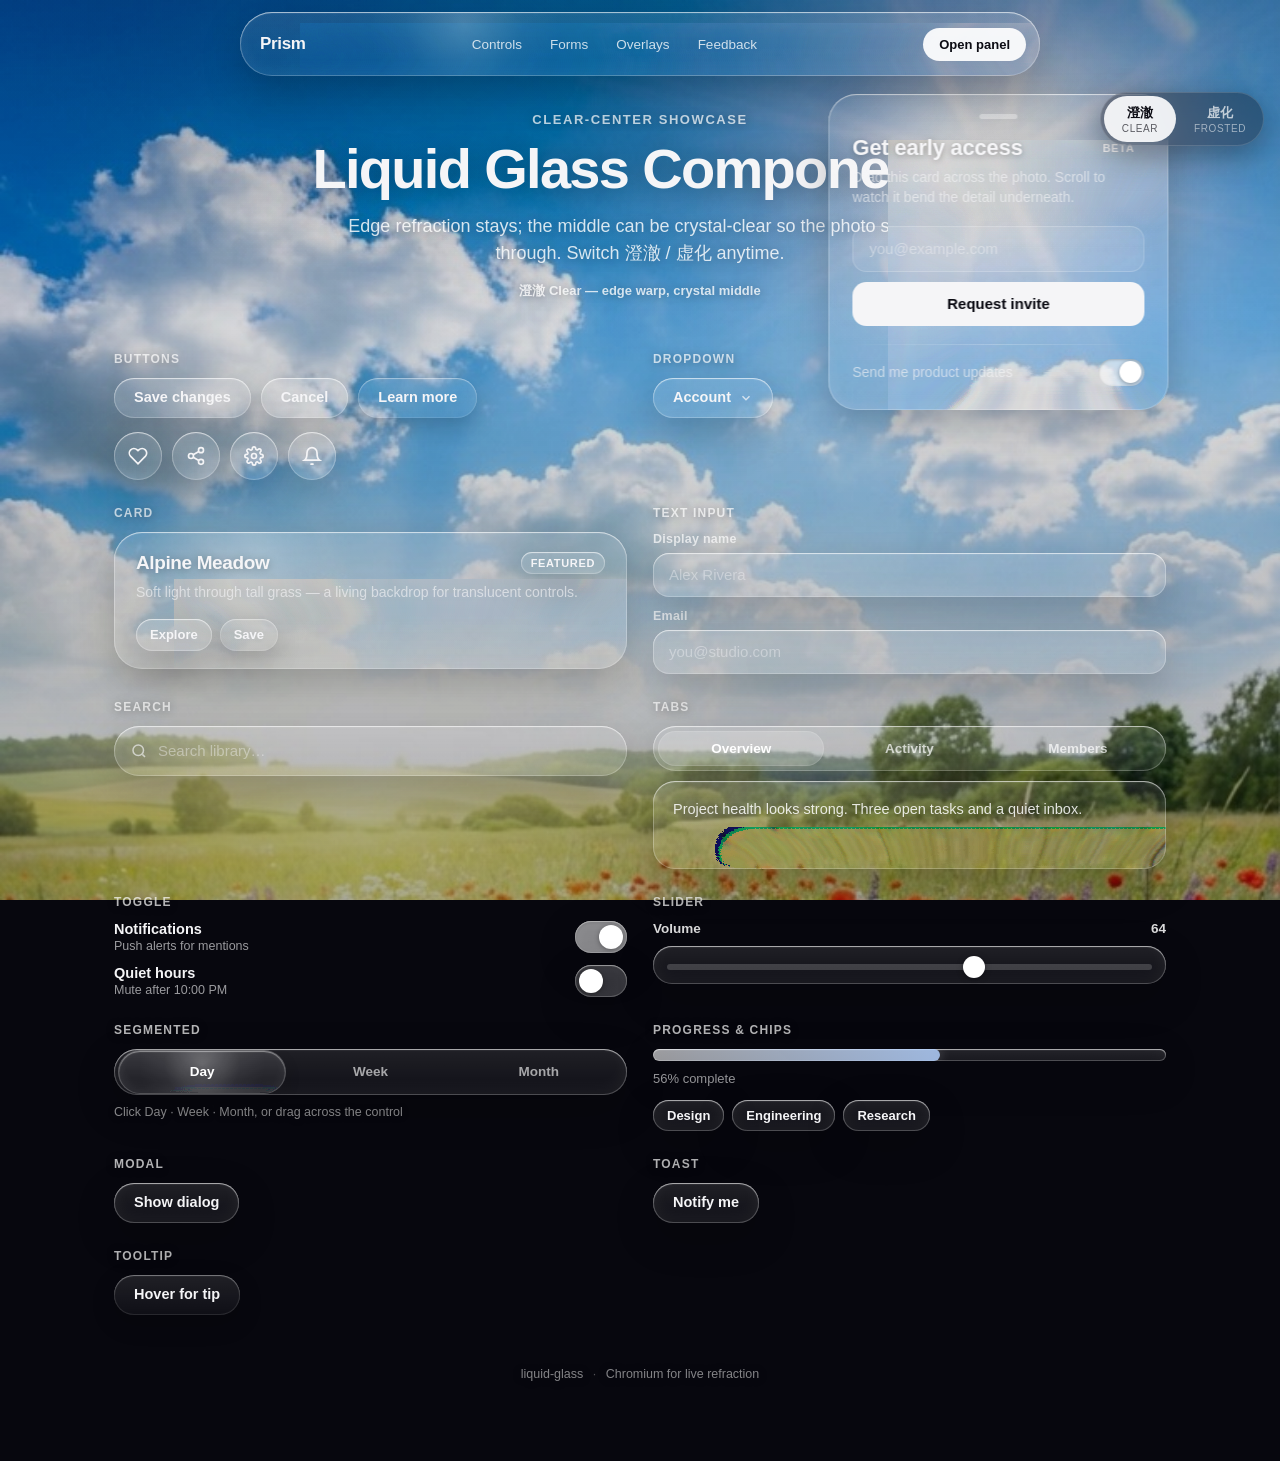
==== showcase-clear/index.html @ 1f57664e "Add showcase-clear with crystal-middle glass and mode toggle. Copy of the component gallery: clear m" ====
<!DOCTYPE html>
<html lang="en">
<head>
  <meta charset="UTF-8">
  <meta name="viewport" content="width=device-width, initial-scale=1.0">
  <title>Liquid Glass — Clear Center</title>
  <link rel="stylesheet" href="styles.css">
</head>
<body class="mode-clear" data-glass-mode="clear">
  <img class="bg-photo" src="../liquid-glass/demo/meadow-tall.jpg" alt="" decoding="async">
  <div class="bg-fallback" aria-hidden="true"></div>
  <div class="bg-scrim" aria-hidden="true"></div>

  <!-- 7. Navbar -->
  <header class="navbar lg-surface lg-glare" id="navbar" role="navigation" aria-label="Main">
    <a class="nav-brand" href="#">Prism</a>
    <nav class="nav-links">
      <a href="#buttons">Controls</a>
      <a href="#forms">Forms</a>
      <a href="#overlays">Overlays</a>
      <a href="#feedback">Feedback</a>
    </nav>
    <button type="button" class="nav-cta" id="nav-open-modal">Open panel</button>
  </header>

  <!-- Mode switch: clear (crystal middle) vs frosted (blur interior) -->
  <div class="mode-dock" role="group" aria-label="Glass material">
    <button type="button" class="mode-option is-active" data-mode-option="clear" aria-pressed="true">
      <span class="mode-option-title">澄澈</span>
      <span class="mode-option-sub">Clear</span>
    </button>
    <button type="button" class="mode-option" data-mode-option="frosted" aria-pressed="false">
      <span class="mode-option-title">虚化</span>
      <span class="mode-option-sub">Frosted</span>
    </button>
  </div>

  <main class="page">
    <section class="hero">
      <p class="hero-kicker">Clear-center showcase</p>
      <h1>Liquid Glass Components</h1>
      <p class="hero-sub">Edge refraction stays; the middle can be crystal-clear so the photo shows through. Switch 澄澈 / 虚化 anytime.</p>
      <p class="mode-status" id="mode-label">澄澈 Clear — edge warp, crystal middle</p>
    </section>

    <div class="grid">
      <!-- 1–2. Buttons + Icon buttons -->
      <section class="panel" id="buttons">
        <h2 class="panel-title">Buttons</h2>
        <div class="row gap">
          <button type="button" class="btn btn-primary lg-surface" data-glass data-glass-opts='{"scale":-90,"mapBlur":10,"blur":2}'>
            Save changes
          </button>
          <button type="button" class="btn btn-secondary lg-surface" data-glass data-glass-opts='{"scale":-80,"mapBlur":10,"blur":2}'>
            Cancel
          </button>
          <button type="button" class="btn btn-ghost lg-surface" data-glass data-glass-opts='{"scale":-70,"mapBlur":8,"blur":2,"chroma":4}'>
            Learn more
          </button>
        </div>
        <div class="row gap" style="margin-top: 14px">
          <button type="button" class="icon-btn lg-surface" data-glass data-glass-opts='{"scale":-100,"mapBlur":8,"blur":2,"radius":999}' aria-label="Like">
            <svg width="20" height="20" viewBox="0 0 24 24" fill="none" stroke="currentColor" stroke-width="2" aria-hidden="true"><path d="M20.8 4.6a5.5 5.5 0 0 0-7.8 0L12 5.6l-1-1a5.5 5.5 0 0 0-7.8 7.8l1 1L12 21.3l7.8-7.9 1-1a5.5 5.5 0 0 0 0-7.8z"/></svg>
          </button>
          <button type="button" class="icon-btn lg-surface" data-glass data-glass-opts='{"scale":-100,"mapBlur":8,"blur":2,"radius":999}' aria-label="Share">
            <svg width="20" height="20" viewBox="0 0 24 24" fill="none" stroke="currentColor" stroke-width="2" aria-hidden="true"><circle cx="18" cy="5" r="3"/><circle cx="6" cy="12" r="3"/><circle cx="18" cy="19" r="3"/><path d="M8.6 13.5l6.8 4M15.4 6.5l-6.8 4"/></svg>
          </button>
          <button type="button" class="icon-btn lg-surface" data-glass data-glass-opts='{"scale":-100,"mapBlur":8,"blur":2,"radius":999}' aria-label="Settings">
            <svg width="20" height="20" viewBox="0 0 24 24" fill="none" stroke="currentColor" stroke-width="2" aria-hidden="true"><circle cx="12" cy="12" r="3"/><path d="M19.4 15a1.7 1.7 0 0 0 .3 1.8l.1.1a2 2 0 1 1-2.8 2.8l-.1-.1a1.7 1.7 0 0 0-1.8-.3 1.7 1.7 0 0 0-1 1.5V21a2 2 0 1 1-4 0v-.1a1.7 1.7 0 0 0-1-1.5 1.7 1.7 0 0 0-1.8.3l-.1.1a2 2 0 1 1-2.8-2.8l.1-.1a1.7 1.7 0 0 0 .3-1.8 1.7 1.7 0 0 0-1.5-1H3a2 2 0 1 1 0-4h.1a1.7 1.7 0 0 0 1.5-1 1.7 1.7 0 0 0-.3-1.8l-.1-.1a2 2 0 1 1 2.8-2.8l.1.1a1.7 1.7 0 0 0 1.8.3H9a1.7 1.7 0 0 0 1-1.5V3a2 2 0 1 1 4 0v.1a1.7 1.7 0 0 0 1 1.5 1.7 1.7 0 0 0 1.8-.3l.1-.1a2 2 0 1 1 2.8 2.8l-.1.1a1.7 1.7 0 0 0-.3 1.8V9c.3.6.9 1 1.5 1H21a2 2 0 1 1 0 4h-.1a1.7 1.7 0 0 0-1.5 1z"/></svg>
          </button>
          <button type="button" class="icon-btn lg-surface" data-glass data-glass-opts='{"scale":-100,"mapBlur":8,"blur":2,"radius":999}' aria-label="Notifications">
            <svg width="20" height="20" viewBox="0 0 24 24" fill="none" stroke="currentColor" stroke-width="2" aria-hidden="true"><path d="M18 8A6 6 0 0 0 6 8c0 7-3 9-3 9h18s-3-2-3-9"/><path d="M13.7 21a2 2 0 0 1-3.4 0"/></svg>
          </button>
        </div>
      </section>

      <!-- 3. Dropdown -->
      <section class="panel" id="dropdown">
        <h2 class="panel-title">Dropdown</h2>
        <div class="dropdown" id="dropdown-root">
          <button type="button" class="btn btn-secondary lg-surface dropdown-trigger" data-glass data-glass-opts='{"scale":-90,"mapBlur":10,"blur":2}' id="dropdown-btn" aria-haspopup="menu" aria-expanded="false" aria-controls="dropdown-menu">
            Account
            <svg width="14" height="14" viewBox="0 0 24 24" fill="none" stroke="currentColor" stroke-width="2.5" aria-hidden="true"><path d="M6 9l6 6 6-6"/></svg>
          </button>
          <div class="dropdown-menu lg-surface lg-glare" id="dropdown-menu" role="menu" hidden data-glass-lazy data-glass-opts='{"scale":-100,"mapBlur":12,"blur":3}'>
            <button type="button" role="menuitem" class="dropdown-item">Profile</button>
            <button type="button" role="menuitem" class="dropdown-item">Billing</button>
            <button type="button" role="menuitem" class="dropdown-item">Team</button>
            <div class="dropdown-divider" role="separator"></div>
            <button type="button" role="menuitem" class="dropdown-item danger">Sign out</button>
          </div>
        </div>
      </section>

      <!-- 4. Card -->
      <section class="panel" id="card">
        <h2 class="panel-title">Card</h2>
        <article class="card lg-surface lg-glare" data-glass data-glass-opts='{"scale":-110,"mapBlur":12,"blur":3}'>
          <div class="card-top">
            <h3>Alpine Meadow</h3>
            <span class="badge lg-surface" data-glass data-glass-opts='{"scale":-70,"mapBlur":6,"blur":2,"chroma":3}'>Featured</span>
          </div>
          <p class="card-body">Soft light through tall grass — a living backdrop for translucent controls.</p>
          <div class="card-actions">
            <button type="button" class="btn btn-sm btn-primary lg-surface" data-glass data-glass-opts='{"scale":-80,"mapBlur":8,"blur":2}'>Explore</button>
            <button type="button" class="btn btn-sm btn-ghost lg-surface" data-glass data-glass-opts='{"scale":-70,"mapBlur":8,"blur":2}'>Save</button>
          </div>
        </article>
      </section>

      <!-- 5. Text input -->
      <section class="panel" id="forms">
        <h2 class="panel-title">Text input</h2>
        <label class="field">
          <span class="field-label">Display name</span>
          <input type="text" class="input lg-surface" data-glass data-glass-opts='{"scale":-85,"mapBlur":10,"blur":2}' placeholder="Alex Rivera" autocomplete="name" aria-label="Display name">
        </label>
        <label class="field" style="margin-top: 12px">
          <span class="field-label">Email</span>
          <input type="email" class="input lg-surface" data-glass data-glass-opts='{"scale":-85,"mapBlur":10,"blur":2}' placeholder="you@studio.com" autocomplete="email" aria-label="Email">
        </label>
      </section>

      <!-- 6. Search bar -->
      <section class="panel" id="search">
        <h2 class="panel-title">Search</h2>
        <div class="search lg-surface" data-glass data-glass-opts='{"scale":-95,"mapBlur":11,"blur":2.5}' role="search">
          <svg class="search-icon" width="18" height="18" viewBox="0 0 24 24" fill="none" stroke="currentColor" stroke-width="2" aria-hidden="true"><circle cx="11" cy="11" r="7"/><path d="M20 20l-3.5-3.5"/></svg>
          <input type="search" id="search-input" class="search-input" placeholder="Search library…" aria-label="Search library" autocomplete="off">
          <button type="button" class="search-clear" id="search-clear" aria-label="Clear search" hidden>
            <svg width="14" height="14" viewBox="0 0 24 24" fill="none" stroke="currentColor" stroke-width="2.5" aria-hidden="true"><path d="M18 6L6 18M6 6l12 12"/></svg>
          </button>
        </div>
      </section>

      <!-- 8. Tabs -->
      <section class="panel" id="tabs">
        <h2 class="panel-title">Tabs</h2>
        <div class="tabs" id="tabs-root">
          <div class="tab-list lg-surface" data-glass data-glass-opts='{"scale":-90,"mapBlur":10,"blur":2}' role="tablist" aria-label="Views">
            <button type="button" class="tab is-active" role="tab" id="tab-overview" aria-selected="true" aria-controls="panel-overview" data-tab="overview">Overview</button>
            <button type="button" class="tab" role="tab" id="tab-activity" aria-selected="false" aria-controls="panel-activity" data-tab="activity" tabindex="-1">Activity</button>
            <button type="button" class="tab" role="tab" id="tab-members" aria-selected="false" aria-controls="panel-members" data-tab="members" tabindex="-1">Members</button>
          </div>
          <div class="tab-panels lg-surface" data-glass data-glass-opts='{"scale":-100,"mapBlur":12,"blur":3}'>
            <div class="tab-panel is-active" role="tabpanel" id="panel-overview" aria-labelledby="tab-overview">
              <p>Project health looks strong. Three open tasks and a quiet inbox.</p>
            </div>
            <div class="tab-panel" role="tabpanel" id="panel-activity" aria-labelledby="tab-activity" hidden>
              <p>Maya deployed v2.4 · Jordan left a comment on Assets · 2 hours ago</p>
            </div>
            <div class="tab-panel" role="tabpanel" id="panel-members" aria-labelledby="tab-members" hidden>
              <p>You, Maya Chen, Jordan Lee — invite more teammates anytime.</p>
            </div>
          </div>
        </div>
      </section>

      <!-- 9. Toggle / Switch -->
      <section class="panel" id="toggle">
        <h2 class="panel-title">Toggle</h2>
        <div class="switch-list">
          <label class="switch-row">
            <span>
              <span class="switch-title">Notifications</span>
              <span class="switch-desc">Push alerts for mentions</span>
            </span>
            <span class="switch lg-surface" data-glass data-glass-opts='{"scale":-90,"mapBlur":8,"blur":2,"radius":999}'>
              <input type="checkbox" id="switch-notify" checked>
              <span class="switch-track" aria-hidden="true"><span class="switch-thumb"></span></span>
            </span>
          </label>
          <label class="switch-row">
            <span>
              <span class="switch-title">Quiet hours</span>
              <span class="switch-desc">Mute after 10:00 PM</span>
            </span>
            <span class="switch lg-surface" data-glass data-glass-opts='{"scale":-90,"mapBlur":8,"blur":2,"radius":999}'>
              <input type="checkbox" id="switch-quiet">
              <span class="switch-track" aria-hidden="true"><span class="switch-thumb"></span></span>
            </span>
          </label>
        </div>
      </section>

      <!-- 12. Slider -->
      <section class="panel" id="slider">
        <h2 class="panel-title">Slider</h2>
        <div class="slider-wrap">
          <div class="slider-meta">
            <span>Volume</span>
            <span id="slider-value" aria-live="polite">64</span>
          </div>
          <div class="slider-track-shell lg-surface" data-glass data-glass-opts='{"scale":-85,"mapBlur":10,"blur":2,"radius":999}'>
            <input type="range" class="slider" id="volume-slider" min="0" max="100" value="64" aria-label="Volume" aria-valuemin="0" aria-valuemax="100" aria-valuenow="64">
          </div>
        </div>
      </section>

      <!-- Bonus: Segmented control (liquid droplet thumb) -->
      <section class="panel" id="segmented">
        <h2 class="panel-title">Segmented</h2>
        <div class="segmented lg-surface" id="segmented-density" data-glass data-glass-opts='{"scale":-80,"mapBlur":10,"blur":2,"border":0.1}' role="group" aria-label="Range">
          <div
            class="seg-thumb lg-glare"
            id="seg-thumb"
            aria-hidden="true"
            data-glass-lazy
            data-glass-opts='{"scale":-100,"mapBlur":10,"blur":2,"chroma":5,"border":0.16,"saturate":1.35}'
          ></div>
          <div class="seg-options">
            <button type="button" class="segment is-active" data-segment="day" aria-pressed="true">Day</button>
            <button type="button" class="segment" data-segment="week" aria-pressed="false">Week</button>
            <button type="button" class="segment" data-segment="month" aria-pressed="false">Month</button>
          </div>
        </div>
        <p class="seg-hint">Click Day · Week · Month, or drag across the control</p>
      </section>

      <!-- Bonus: Progress + chips -->
      <section class="panel" id="progress">
        <h2 class="panel-title">Progress & chips</h2>
        <div class="progress-wrap lg-surface" data-glass data-glass-opts='{"scale":-80,"mapBlur":10,"blur":2,"radius":999}'>
          <div class="progress-bar" id="progress-bar" role="progressbar" aria-valuenow="72" aria-valuemin="0" aria-valuemax="100" style="--p:72%"></div>
        </div>
        <p class="progress-label"><span id="progress-label">72%</span> complete</p>
        <div class="chip-row">
          <button type="button" class="chip lg-surface is-active" data-glass data-glass-opts='{"scale":-70,"mapBlur":6,"blur":2,"chroma":3}'>Design</button>
          <button type="button" class="chip lg-surface" data-glass data-glass-opts='{"scale":-70,"mapBlur":6,"blur":2,"chroma":3}'>Engineering</button>
          <button type="button" class="chip lg-surface" data-glass data-glass-opts='{"scale":-70,"mapBlur":6,"blur":2,"chroma":3}'>Research</button>
        </div>
      </section>

      <!-- 10–11. Modal + Toast triggers -->
      <section class="panel" id="overlays">
        <h2 class="panel-title">Modal</h2>
        <div class="row gap">
          <button type="button" class="btn btn-primary lg-surface" data-glass data-glass-opts='{"scale":-90,"mapBlur":10,"blur":2}' id="open-modal">
            Show dialog
          </button>
        </div>
      </section>

      <section class="panel" id="feedback">
        <h2 class="panel-title">Toast</h2>
        <div class="row gap">
          <button type="button" class="btn btn-secondary lg-surface" data-glass data-glass-opts='{"scale":-90,"mapBlur":10,"blur":2}' id="show-toast">
            Notify me
          </button>
        </div>
      </section>

      <!-- Bonus: Tooltip host -->
      <section class="panel" id="tooltip">
        <h2 class="panel-title">Tooltip</h2>
        <div class="tooltip-wrap">
          <button type="button" class="btn btn-ghost lg-surface" data-glass data-glass-opts='{"scale":-80,"mapBlur":10,"blur":2}' id="tooltip-host" aria-describedby="tooltip-pop">
            Hover for tip
          </button>
          <div class="tooltip lg-surface" id="tooltip-pop" role="tooltip" hidden data-glass-lazy data-glass-opts='{"scale":-80,"mapBlur":8,"blur":2}'>
            Keyboard shortcut: ⌘K
          </div>
        </div>
      </section>
    </div>

    <footer class="page-foot">
      <span>liquid-glass</span>
      <span class="dot">·</span>
      <span>Chromium for live refraction</span>
    </footer>
  </main>

  <!-- Modal -->
  <div class="modal-root" id="modal-root" hidden>
    <div class="modal-backdrop" id="modal-backdrop"></div>
    <div class="modal lg-surface lg-glare" id="modal" role="dialog" aria-modal="true" aria-labelledby="modal-title" data-glass-lazy data-glass-opts='{"scale":-110,"mapBlur":14,"blur":3}'>
      <h2 id="modal-title">Share workspace</h2>
      <p class="modal-body">Anyone with the link can view this project. You can revoke access later in Settings.</p>
      <label class="field">
        <span class="field-label">Link</span>
        <input type="text" class="input input-plain" value="https://prism.app/s/meadow" readonly aria-label="Share link">
      </label>
      <div class="modal-actions">
        <button type="button" class="btn btn-ghost" id="modal-cancel">Close</button>
        <button type="button" class="btn btn-primary" id="modal-confirm">Copy link</button>
      </div>
    </div>
  </div>

  <!-- Toast host -->
  <div class="toast-host" id="toast-host" aria-live="polite" aria-relevant="additions"></div>

  <!-- Floating draggable glass card (original demo interaction) -->
  <div class="float-card lg-surface lg-glare" id="float-card" role="group" aria-label="Early access signup">
    <div class="float-card-grip" aria-hidden="true"></div>
    <div class="float-card-head">
      <h2>Get early access</h2>
      <span class="badge float-card-badge">Beta</span>
    </div>
    <p class="float-card-sub">Drag this card across the photo. Scroll to watch it bend the detail underneath.</p>
    <form class="float-card-form" onsubmit="return false">
      <input type="email" name="email" placeholder="you@example.com" aria-label="Email address" autocomplete="email">
      <button type="submit">Request invite</button>
    </form>
    <div class="float-card-divider" aria-hidden="true"></div>
    <label class="float-card-switch">
      <span>Send me product updates</span>
      <input type="checkbox" checked>
      <span class="float-switch-track" aria-hidden="true"><span class="float-switch-thumb"></span></span>
    </label>
  </div>

  <script src="../liquid-glass/liquid-glass.js"></script>
  <script src="app.js"></script>
</body>
</html>
---- showcase-clear/styles.css ----
/* Liquid Glass Component Showcase */

:root {
  --bg: #07070e;
  --ink: #f5f5f7;
  --ink-dim: rgba(245, 245, 247, 0.62);
  --ink-mute: rgba(245, 245, 247, 0.42);
  --accent: #7eb6ff;
  --danger: #ff8f9a;
  --radius-sm: 12px;
  --radius-md: 16px;
  --radius-lg: 22px;
  --radius-xl: 28px;
  --nav-h: 64px;
  --ease: cubic-bezier(0.25, 0.8, 0.25, 1);
  --font: -apple-system, BlinkMacSystemFont, "SF Pro Display", "SF Pro Text",
    "Segoe UI", Roboto, "Helvetica Neue", Arial, sans-serif;
}

*,
*::before,
*::after {
  margin: 0;
  padding: 0;
  box-sizing: border-box;
}

html {
  scroll-behavior: smooth;
}

body {
  font-family: var(--font);
  background: var(--bg);
  color: var(--ink);
  min-height: 100vh;
  overflow-x: hidden;
  -webkit-font-smoothing: antialiased;
  -moz-osx-font-smoothing: grayscale;
}

/* ---- Photographic background ---- */
.bg-photo {
  position: fixed;
  inset: 0;
  z-index: 0;
  width: 100%;
  height: 100%;
  object-fit: cover;
  object-position: center top;
  pointer-events: none;
  user-select: none;
}

.bg-fallback {
  position: fixed;
  inset: 0;
  z-index: -1;
  background:
    radial-gradient(ellipse 80% 60% at 20% 30%, #3d6b4a 0%, transparent 55%),
    radial-gradient(ellipse 70% 50% at 80% 70%, #8a6b3d 0%, transparent 50%),
    radial-gradient(ellipse 50% 40% at 50% 100%, #2a4a6b 0%, transparent 45%),
    linear-gradient(165deg, #1a2a1e 0%, #0e1520 50%, #1a1828 100%);
}

.bg-scrim {
  position: fixed;
  inset: 0;
  z-index: 1;
  pointer-events: none;
  background:
    radial-gradient(ellipse 90% 70% at 50% 0%, rgba(7, 7, 14, 0.15), transparent 60%),
    linear-gradient(180deg,
      rgba(7, 7, 14, 0.28) 0%,
      rgba(7, 7, 14, 0.12) 35%,
      rgba(7, 7, 14, 0.35) 100%);
}

/* ---- Shared glass material dressing (optics via liquid-glass.js) ---- */
/* Default = clear center: light tint so the photo stays readable through the middle */
.lg-surface {
  border-radius: var(--radius-lg);
  background: linear-gradient(
    180deg,
    rgba(255, 255, 255, 0.1),
    rgba(255, 255, 255, 0.04)
  );
  box-shadow:
    0 14px 40px rgba(0, 0, 0, 0.22),
    inset 0 1px 1px rgba(255, 255, 255, 0.55),
    inset 0 -6px 16px rgba(255, 255, 255, 0.06),
    inset 0 0 0 1px rgba(255, 255, 255, 0.22);
  color: var(--ink);
  position: relative;
  isolation: isolate;
  transition: background 0.28s var(--ease), box-shadow 0.28s var(--ease);
}

/* Frosted mode: denser tint (blur comes from JS optics) */
body.mode-frosted .lg-surface {
  background: linear-gradient(
    180deg,
    rgba(14, 14, 22, 0.22),
    rgba(14, 14, 22, 0.38)
  );
  box-shadow:
    0 18px 48px rgba(0, 0, 0, 0.4),
    inset 0 1px 1px rgba(255, 255, 255, 0.5),
    inset 0 -8px 20px rgba(255, 255, 255, 0.06),
    inset 0 0 0 1px rgba(255, 255, 255, 0.13);
}

body.mode-clear .lg-surface {
  background: linear-gradient(
    180deg,
    rgba(255, 255, 255, 0.1),
    rgba(255, 255, 255, 0.035)
  );
}

/* Mode dock — pick clear vs frosted for every glass surface */
.mode-dock {
  position: fixed;
  top: calc(var(--nav-h) + 28px);
  right: 16px;
  z-index: 45;
  display: flex;
  gap: 4px;
  padding: 4px;
  border-radius: 999px;
  background: rgba(10, 10, 18, 0.35);
  box-shadow:
    0 10px 32px rgba(0, 0, 0, 0.35),
    inset 0 0 0 1px rgba(255, 255, 255, 0.14);
  backdrop-filter: blur(12px);
  -webkit-backdrop-filter: blur(12px);
}

.mode-option {
  border: none;
  cursor: pointer;
  border-radius: 999px;
  padding: 8px 14px;
  min-width: 72px;
  background: transparent;
  color: rgba(255, 255, 255, 0.7);
  font-family: var(--font);
  display: flex;
  flex-direction: column;
  align-items: center;
  gap: 1px;
  transition: background 0.18s var(--ease), color 0.18s var(--ease), transform 0.15s var(--ease);
}

.mode-option-title {
  font-size: 13px;
  font-weight: 700;
  letter-spacing: 0.02em;
}

.mode-option-sub {
  font-size: 10px;
  font-weight: 500;
  opacity: 0.75;
  text-transform: uppercase;
  letter-spacing: 0.06em;
}

.mode-option:hover {
  color: #fff;
  background: rgba(255, 255, 255, 0.08);
}

.mode-option.is-active {
  background: rgba(255, 255, 255, 0.9);
  color: #0c0c14;
}

.mode-option.is-active .mode-option-sub {
  opacity: 0.65;
  color: inherit;
}

.mode-status {
  margin-top: 16px;
  font-size: 13px;
  font-weight: 600;
  color: rgba(255, 255, 255, 0.78);
  text-shadow: 0 1px 10px rgba(0, 0, 0, 0.35);
}

@media (max-width: 640px) {
  .mode-dock {
    top: auto;
    bottom: 18px;
    right: 50%;
    transform: translateX(50%);
  }
}

.lg-glare::after {
  content: "";
  position: absolute;
  inset: 0;
  border-radius: inherit;
  background: radial-gradient(
    140px circle at var(--gx, 28%) var(--gy, 18%),
    rgba(255, 255, 255, 0.2),
    rgba(255, 255, 255, 0.04) 42%,
    transparent 68%
  );
  pointer-events: none;
  z-index: 0;
}

.lg-surface > * {
  position: relative;
  z-index: 1;
}

/* ---- Page shell ---- */
.page {
  position: relative;
  z-index: 2;
  max-width: 1100px;
  margin: 0 auto;
  padding: calc(var(--nav-h) + 36px) 20px 80px;
}

.hero {
  text-align: center;
  margin-bottom: 40px;
  padding: 12px 8px 8px;
}

.hero-kicker {
  font-size: 13px;
  font-weight: 600;
  letter-spacing: 0.12em;
  text-transform: uppercase;
  color: rgba(255, 255, 255, 0.72);
  text-shadow: 0 1px 10px rgba(0, 0, 0, 0.35);
  margin-bottom: 12px;
}

.hero h1 {
  font-size: clamp(34px, 6vw, 56px);
  font-weight: 700;
  letter-spacing: -0.03em;
  line-height: 1.08;
  text-shadow: 0 2px 28px rgba(0, 0, 0, 0.4);
}

.hero-sub {
  margin-top: 14px;
  font-size: clamp(15px, 2vw, 18px);
  color: rgba(255, 255, 255, 0.82);
  max-width: 36em;
  margin-inline: auto;
  line-height: 1.45;
  text-shadow: 0 1px 14px rgba(0, 0, 0, 0.4);
}

.grid {
  display: grid;
  grid-template-columns: repeat(2, minmax(0, 1fr));
  gap: 18px;
}

@media (max-width: 760px) {
  .grid {
    grid-template-columns: 1fr;
  }
}

.panel {
  padding: 4px;
}

.panel-title {
  font-size: 12px;
  font-weight: 650;
  letter-spacing: 0.1em;
  text-transform: uppercase;
  color: rgba(255, 255, 255, 0.7);
  margin-bottom: 12px;
  text-shadow: 0 1px 8px rgba(0, 0, 0, 0.35);
}

.row {
  display: flex;
  flex-wrap: wrap;
  align-items: center;
}

.gap {
  gap: 10px;
}

/* ---- Navbar ---- */
.navbar {
  position: fixed;
  top: 12px;
  left: 50%;
  transform: translateX(-50%);
  z-index: 40;
  width: min(1040px, calc(100% - 24px));
  height: var(--nav-h);
  padding: 0 14px 0 20px;
  border-radius: 999px;
  display: flex;
  align-items: center;
  gap: 16px;
  max-width: 800px;
}

.nav-brand {
  font-weight: 700;
  font-size: 17px;
  letter-spacing: -0.02em;
  color: var(--ink);
  text-decoration: none;
  flex: none;
}

.nav-links {
  display: flex;
  gap: 4px;
  flex: 1;
  min-width: 0;
  justify-content: center;
}

.nav-links a {
  color: rgba(255, 255, 255, 0.78);
  text-decoration: none;
  font-size: 13.5px;
  font-weight: 500;
  padding: 8px 12px;
  border-radius: 999px;
  transition: background 0.18s var(--ease), color 0.18s var(--ease);
  white-space: nowrap;
}

.nav-links a:hover {
  background: rgba(255, 255, 255, 0.1);
  color: #fff;
}

.nav-cta {
  flex: none;
  border: none;
  cursor: pointer;
  font: 600 13px/1 var(--font);
  padding: 10px 16px;
  border-radius: 999px;
  background: rgba(255, 255, 255, 0.92);
  color: #0c0c14;
  transition: transform 0.15s var(--ease), box-shadow 0.15s var(--ease);
}

.nav-cta:hover {
  transform: scale(1.03);
  box-shadow: 0 6px 20px rgba(255, 255, 255, 0.22);
}

.nav-cta:active {
  transform: scale(0.98);
}

@media (max-width: 640px) {
  .nav-links {
    display: none;
  }
  .navbar {
    padding: 0 10px 0 18px;
  }
}

/* ---- Buttons ---- */
.btn {
  display: inline-flex;
  align-items: center;
  justify-content: center;
  gap: 8px;
  border: none;
  cursor: pointer;
  font: 600 14.5px/1.1 var(--font);
  padding: 12px 20px;
  border-radius: 999px;
  color: var(--ink);
  transition: transform 0.15s var(--ease), box-shadow 0.15s var(--ease),
    background 0.15s var(--ease), opacity 0.15s var(--ease);
  -webkit-tap-highlight-color: transparent;
}

.btn:hover {
  transform: translateY(-1px) scale(1.02);
}

.btn:active {
  transform: scale(0.98);
}

.btn:focus-visible {
  outline: 2px solid rgba(255, 255, 255, 0.7);
  outline-offset: 3px;
}

.btn-sm {
  padding: 9px 14px;
  font-size: 13px;
}

.btn-primary {
  background: linear-gradient(
    180deg,
    rgba(255, 255, 255, 0.28),
    rgba(255, 255, 255, 0.14)
  );
}

.btn-secondary {
  /* inherits lg-surface when combined */
}

.btn-ghost {
  background: linear-gradient(
    180deg,
    rgba(14, 14, 22, 0.08),
    rgba(14, 14, 22, 0.16)
  );
  box-shadow:
    0 8px 24px rgba(0, 0, 0, 0.2),
    inset 0 1px 1px rgba(255, 255, 255, 0.35),
    inset 0 0 0 1px rgba(255, 255, 255, 0.1);
}

/* ---- Icon button ---- */
.icon-btn {
  width: 48px;
  height: 48px;
  border: none;
  border-radius: 50%;
  cursor: pointer;
  display: inline-flex;
  align-items: center;
  justify-content: center;
  color: var(--ink);
  transition: transform 0.15s var(--ease);
  -webkit-tap-highlight-color: transparent;
}

.icon-btn:hover {
  transform: scale(1.06);
}

.icon-btn:active {
  transform: scale(0.96);
}

.icon-btn:focus-visible {
  outline: 2px solid rgba(255, 255, 255, 0.7);
  outline-offset: 3px;
}

/* ---- Dropdown ---- */
.dropdown {
  position: relative;
  display: inline-block;
}

.dropdown-trigger svg {
  opacity: 0.75;
  transition: transform 0.2s var(--ease);
}

.dropdown.is-open .dropdown-trigger svg {
  transform: rotate(180deg);
}

.dropdown-menu {
  position: absolute;
  top: calc(100% + 8px);
  left: 0;
  min-width: 200px;
  max-width: 280px;
  padding: 8px;
  border-radius: var(--radius-md);
  z-index: 30;
  display: flex;
  flex-direction: column;
  gap: 2px;
  animation: pop-in 0.18s var(--ease);
}

.dropdown-menu[hidden] {
  display: none;
}

.dropdown-item {
  border: none;
  background: transparent;
  color: var(--ink);
  font: 500 14px/1.2 var(--font);
  text-align: left;
  padding: 11px 12px;
  border-radius: 10px;
  cursor: pointer;
  transition: background 0.12s ease;
}

.dropdown-item:hover,
.dropdown-item:focus-visible {
  background: rgba(255, 255, 255, 0.12);
  outline: none;
}

.dropdown-item.danger {
  color: var(--danger);
}

.dropdown-divider {
  height: 1px;
  margin: 4px 6px;
  background: linear-gradient(
    90deg,
    transparent,
    rgba(255, 255, 255, 0.2),
    transparent
  );
}

@keyframes pop-in {
  from {
    opacity: 0;
    transform: translateY(-6px) scale(0.97);
  }
  to {
    opacity: 1;
    transform: none;
  }
}

/* ---- Card ---- */
.card {
  padding: 20px 22px 18px;
  border-radius: var(--radius-xl);
  max-width: 100%;
}

.card-top {
  display: flex;
  align-items: center;
  justify-content: space-between;
  gap: 10px;
  margin-bottom: 8px;
}

.card h3 {
  font-size: 19px;
  font-weight: 700;
  letter-spacing: -0.02em;
  text-shadow: 0 1px 8px rgba(0, 0, 0, 0.3);
}

.card-body {
  font-size: 14px;
  line-height: 1.5;
  color: var(--ink-dim);
  margin-bottom: 16px;
}

.card-actions {
  display: flex;
  gap: 8px;
  flex-wrap: wrap;
}

/* ---- Badge / Chip ---- */
.badge {
  font-size: 11px;
  font-weight: 700;
  letter-spacing: 0.06em;
  text-transform: uppercase;
  padding: 5px 10px;
  border-radius: 999px;
  flex: none;
}

.chip-row {
  display: flex;
  flex-wrap: wrap;
  gap: 8px;
  margin-top: 14px;
}

.chip {
  border: none;
  cursor: pointer;
  font: 600 13px/1 var(--font);
  padding: 9px 14px;
  border-radius: 999px;
  color: var(--ink);
  transition: transform 0.12s var(--ease), background 0.15s ease;
}

.chip:hover {
  transform: scale(1.03);
}

.chip.is-active {
  background: linear-gradient(
    180deg,
    rgba(255, 255, 255, 0.28),
    rgba(255, 255, 255, 0.14)
  );
}

/* ---- Form fields ---- */
.field {
  display: flex;
  flex-direction: column;
  gap: 7px;
}

.field-label {
  font-size: 12.5px;
  font-weight: 600;
  color: rgba(255, 255, 255, 0.72);
  letter-spacing: 0.02em;
}

.input {
  width: 100%;
  padding: 13px 16px;
  border: none;
  border-radius: var(--radius-md);
  font: 500 15px/1.2 var(--font);
  color: var(--ink);
  outline: none;
  transition: box-shadow 0.15s ease;
}

.input::placeholder {
  color: rgba(245, 245, 247, 0.4);
}

.input:focus {
  box-shadow:
    0 18px 48px rgba(0, 0, 0, 0.38),
    inset 0 1px 1px rgba(255, 255, 255, 0.55),
    inset 0 -8px 20px rgba(255, 255, 255, 0.06),
    inset 0 0 0 1.5px rgba(255, 255, 255, 0.35);
}

.input-plain {
  background: rgba(255, 255, 255, 0.08);
  border: 1px solid rgba(255, 255, 255, 0.16);
  border-radius: var(--radius-md);
  box-shadow: none;
  padding: 12px 14px;
  font: 500 14px/1.2 var(--font);
  color: var(--ink);
  width: 100%;
  outline: none;
}

.input-plain:focus {
  border-color: rgba(255, 255, 255, 0.4);
}

/* ---- Search ---- */
.search {
  display: flex;
  align-items: center;
  gap: 10px;
  padding: 4px 8px 4px 16px;
  border-radius: 999px;
  max-width: 100%;
}

.search-icon {
  flex: none;
  opacity: 0.65;
  color: var(--ink);
}

.search-input {
  flex: 1;
  min-width: 0;
  border: none;
  background: transparent;
  color: var(--ink);
  font: 500 15px/1.2 var(--font);
  padding: 12px 0;
  outline: none;
}

.search-input::placeholder {
  color: rgba(245, 245, 247, 0.42);
}

.search-input::-webkit-search-cancel-button {
  display: none;
}

.search-clear {
  flex: none;
  width: 32px;
  height: 32px;
  border: none;
  border-radius: 50%;
  background: rgba(255, 255, 255, 0.12);
  color: var(--ink);
  cursor: pointer;
  display: inline-flex;
  align-items: center;
  justify-content: center;
  transition: background 0.12s ease;
}

.search-clear:hover {
  background: rgba(255, 255, 255, 0.22);
}

.search-clear[hidden] {
  display: none;
}

/* ---- Tabs ---- */
.tabs {
  display: flex;
  flex-direction: column;
  gap: 10px;
}

.tab-list {
  display: flex;
  padding: 5px;
  border-radius: 999px;
  gap: 2px;
}

.tab {
  flex: 1;
  border: none;
  background: transparent;
  color: rgba(255, 255, 255, 0.7);
  font: 600 13.5px/1 var(--font);
  padding: 11px 12px;
  border-radius: 999px;
  cursor: pointer;
  transition: background 0.18s var(--ease), color 0.18s var(--ease);
  white-space: nowrap;
}

.tab:hover {
  color: #fff;
}

.tab.is-active {
  background: rgba(255, 255, 255, 0.18);
  color: #fff;
  box-shadow: inset 0 0 0 1px rgba(255, 255, 255, 0.12);
}

.tab:focus-visible {
  outline: 2px solid rgba(255, 255, 255, 0.6);
  outline-offset: 2px;
}

.tab-panels {
  padding: 18px 20px;
  border-radius: var(--radius-lg);
  min-height: 88px;
}

.tab-panel p {
  font-size: 14.5px;
  line-height: 1.5;
  color: rgba(255, 255, 255, 0.85);
}

.tab-panel[hidden] {
  display: none;
}

/* ---- Switch ---- */
.switch-list {
  display: flex;
  flex-direction: column;
  gap: 12px;
}

.switch-row {
  display: flex;
  align-items: center;
  justify-content: space-between;
  gap: 16px;
  cursor: pointer;
  user-select: none;
}

.switch-title {
  display: block;
  font-size: 14.5px;
  font-weight: 600;
}

.switch-desc {
  display: block;
  font-size: 12.5px;
  color: var(--ink-dim);
  margin-top: 2px;
}

.switch {
  position: relative;
  flex: none;
  width: 52px;
  height: 32px;
  border-radius: 999px;
  display: block;
}

.switch input {
  position: absolute;
  inset: 0;
  width: 100%;
  height: 100%;
  opacity: 0;
  margin: 0;
  cursor: pointer;
  z-index: 2;
}

.switch-track {
  position: absolute;
  inset: 0;
  border-radius: inherit;
  background: rgba(255, 255, 255, 0.12);
  box-shadow: inset 0 1px 3px rgba(0, 0, 0, 0.25);
  transition: background 0.2s var(--ease);
  pointer-events: none;
}

.switch-thumb {
  position: absolute;
  top: 4px;
  left: 4px;
  width: 24px;
  height: 24px;
  border-radius: 50%;
  background: #fff;
  box-shadow: 0 1px 5px rgba(0, 0, 0, 0.35);
  transition: transform 0.22s cubic-bezier(0.3, 1.35, 0.4, 1);
  display: block;
}

.switch input:checked + .switch-track {
  background: rgba(255, 255, 255, 0.48);
}

.switch input:checked + .switch-track .switch-thumb {
  transform: translateX(20px);
}

.switch input:focus-visible + .switch-track {
  outline: 2px solid rgba(255, 255, 255, 0.7);
  outline-offset: 3px;
}

/* ---- Slider ---- */
.slider-wrap {
  display: flex;
  flex-direction: column;
  gap: 10px;
}

.slider-meta {
  display: flex;
  justify-content: space-between;
  font-size: 13.5px;
  font-weight: 600;
  color: rgba(255, 255, 255, 0.85);
}

.slider-track-shell {
  padding: 10px 14px;
  border-radius: 999px;
}

.slider {
  -webkit-appearance: none;
  appearance: none;
  width: 100%;
  height: 6px;
  border-radius: 999px;
  background: rgba(255, 255, 255, 0.18);
  outline: none;
  cursor: pointer;
}

.slider::-webkit-slider-thumb {
  -webkit-appearance: none;
  appearance: none;
  width: 22px;
  height: 22px;
  border-radius: 50%;
  background: #fff;
  box-shadow: 0 1px 6px rgba(0, 0, 0, 0.35);
  border: none;
  cursor: grab;
  transition: transform 0.12s ease;
}

.slider::-webkit-slider-thumb:hover {
  transform: scale(1.08);
}

.slider::-webkit-slider-thumb:active {
  cursor: grabbing;
}

.slider::-moz-range-thumb {
  width: 22px;
  height: 22px;
  border-radius: 50%;
  background: #fff;
  box-shadow: 0 1px 6px rgba(0, 0, 0, 0.35);
  border: none;
  cursor: grab;
}

.slider::-moz-range-track {
  height: 6px;
  border-radius: 999px;
  background: rgba(255, 255, 255, 0.18);
}

/* ---- Segmented (liquid droplet thumb) ---- */
.segmented {
  position: relative;
  display: block;
  padding: 5px;
  border-radius: 999px;
  touch-action: pan-y;
  user-select: none;
  /* allow vertical thumb overflow; clip is not used so top/bottom can peek */
  overflow: visible;
}

.seg-options {
  position: relative;
  z-index: 2;
  display: flex;
  gap: 2px;
  /* options must receive clicks above the visual thumb */
  pointer-events: auto;
}

/* Moving glass droplet — refraction only; more transparent than other glass */
.segmented > .seg-thumb,
.seg-thumb {
  /* override `.lg-surface > * { position: relative }` and shared dark tint */
  position: absolute !important;
  z-index: 1;
  top: 0;
  left: 0;
  width: 40px;
  height: 36px;
  margin: 0;
  padding: 0;
  border-radius: 999px;
  /* never steal clicks — options under/over handle selection */
  pointer-events: none !important;
  will-change: transform, width, height, left, top;
  /* thumb follows mode; clear = very open glass */
  background: linear-gradient(
    180deg,
    rgba(255, 255, 255, 0.12),
    rgba(255, 255, 255, 0.04)
  ) !important;
  box-shadow:
    0 6px 18px rgba(0, 0, 0, 0.1),
    0 0 0 1px rgba(255, 255, 255, 0.28),
    inset 0 1px 1px rgba(255, 255, 255, 0.45),
    inset 0 -4px 12px rgba(255, 255, 255, 0.06) !important;
}

body.mode-frosted .seg-thumb {
  background: linear-gradient(
    180deg,
    rgba(255, 255, 255, 0.18),
    rgba(14, 14, 22, 0.14)
  ) !important;
  box-shadow:
    0 8px 22px rgba(0, 0, 0, 0.22),
    0 0 0 1px rgba(255, 255, 255, 0.2),
    inset 0 1px 1px rgba(255, 255, 255, 0.45),
    inset 0 -4px 12px rgba(255, 255, 255, 0.06) !important;
}

.seg-thumb.lg-glare::after {
  background: radial-gradient(
    90px circle at var(--gx, 30%) var(--gy, 20%),
    rgba(255, 255, 255, 0.28),
    rgba(255, 255, 255, 0.05) 42%,
    transparent 70%
  );
}

.segment {
  flex: 1;
  border: none;
  background: transparent;
  color: rgba(255, 255, 255, 0.62);
  font: 600 13.5px/1 var(--font);
  padding: 11px 10px;
  border-radius: 999px;
  cursor: pointer;
  transition: color 0.18s var(--ease);
  position: relative;
  z-index: 3;
  -webkit-tap-highlight-color: transparent;
  pointer-events: auto;
}

.segment.is-active {
  color: #fff;
  text-shadow: 0 1px 8px rgba(0, 0, 0, 0.25);
}

.segment:hover {
  color: #fff;
}

.segment:focus-visible {
  outline: 2px solid rgba(255, 255, 255, 0.65);
  outline-offset: 2px;
}

.seg-hint {
  margin-top: 10px;
  font-size: 12.5px;
  color: rgba(255, 255, 255, 0.55);
  text-shadow: 0 1px 6px rgba(0, 0, 0, 0.35);
}

/* ---- Progress ---- */
.progress-wrap {
  height: 12px;
  border-radius: 999px;
  overflow: hidden;
  padding: 0;
}

.progress-bar {
  height: 100%;
  width: var(--p, 0%);
  border-radius: inherit;
  background: linear-gradient(
    90deg,
    rgba(255, 255, 255, 0.55),
    rgba(180, 210, 255, 0.85)
  );
  box-shadow: 0 0 12px rgba(255, 255, 255, 0.25);
  transition: width 0.35s var(--ease);
}

.progress-label {
  margin-top: 10px;
  font-size: 13px;
  color: var(--ink-dim);
}

/* ---- Modal ---- */
.modal-root {
  position: fixed;
  inset: 0;
  z-index: 60;
  display: flex;
  align-items: center;
  justify-content: center;
  padding: 20px;
}

.modal-root[hidden] {
  display: none;
}

.modal-backdrop {
  position: absolute;
  inset: 0;
  background: rgba(6, 6, 12, 0.48);
  backdrop-filter: blur(6px);
  -webkit-backdrop-filter: blur(6px);
  animation: fade-in 0.2s ease;
}

.modal {
  position: relative;
  z-index: 1;
  width: min(400px, 100%);
  max-height: min(90vh, 560px);
  overflow: auto;
  padding: 26px 24px 20px;
  border-radius: var(--radius-xl);
  animation: pop-in 0.22s var(--ease);
}

.modal h2 {
  font-size: 22px;
  font-weight: 700;
  letter-spacing: -0.02em;
  margin-bottom: 8px;
}

.modal-body {
  font-size: 14.5px;
  line-height: 1.5;
  color: var(--ink-dim);
  margin-bottom: 18px;
}

.modal-actions {
  display: flex;
  justify-content: flex-end;
  gap: 8px;
  margin-top: 18px;
}

.modal .btn {
  /* solid-ish actions inside modal (no nested glass maps) */
  background: rgba(255, 255, 255, 0.12);
  box-shadow: inset 0 0 0 1px rgba(255, 255, 255, 0.14);
}

.modal .btn-primary {
  background: rgba(255, 255, 255, 0.9);
  color: #0c0c14;
  box-shadow: none;
}

.modal .btn-ghost {
  background: transparent;
  box-shadow: none;
  color: rgba(255, 255, 255, 0.85);
}

@keyframes fade-in {
  from { opacity: 0; }
  to { opacity: 1; }
}

/* ---- Toast ---- */
.toast-host {
  position: fixed;
  bottom: 24px;
  left: 50%;
  transform: translateX(-50%);
  z-index: 70;
  display: flex;
  flex-direction: column;
  align-items: center;
  gap: 10px;
  width: min(360px, calc(100% - 32px));
  pointer-events: none;
}

.toast {
  width: 100%;
  padding: 14px 16px;
  border-radius: var(--radius-md);
  display: flex;
  align-items: center;
  gap: 12px;
  pointer-events: auto;
  animation: toast-in 0.28s var(--ease);
  font-size: 14px;
  font-weight: 500;
}

.toast.is-leaving {
  animation: toast-out 0.22s ease forwards;
}

.toast-icon {
  flex: none;
  width: 28px;
  height: 28px;
  border-radius: 50%;
  background: rgba(255, 255, 255, 0.16);
  display: flex;
  align-items: center;
  justify-content: center;
}

.toast-text {
  flex: 1;
  line-height: 1.35;
}

.toast-dismiss {
  flex: none;
  border: none;
  background: transparent;
  color: rgba(255, 255, 255, 0.7);
  cursor: pointer;
  padding: 4px;
  border-radius: 6px;
  line-height: 0;
}

.toast-dismiss:hover {
  color: #fff;
  background: rgba(255, 255, 255, 0.1);
}

@keyframes toast-in {
  from {
    opacity: 0;
    transform: translateY(12px) scale(0.96);
  }
  to {
    opacity: 1;
    transform: none;
  }
}

@keyframes toast-out {
  to {
    opacity: 0;
    transform: translateY(8px) scale(0.96);
  }
}

/* ---- Tooltip ---- */
.tooltip-wrap {
  position: relative;
  display: inline-block;
}

.tooltip {
  position: absolute;
  left: 50%;
  bottom: calc(100% + 10px);
  transform: translateX(-50%);
  padding: 8px 12px;
  border-radius: 10px;
  font-size: 12.5px;
  font-weight: 500;
  white-space: nowrap;
  z-index: 25;
  pointer-events: none;
  animation: pop-in 0.15s var(--ease);
}

.tooltip[hidden] {
  display: none;
}

/* ---- Footer ---- */
.page-foot {
  margin-top: 48px;
  text-align: center;
  font-size: 12.5px;
  color: rgba(255, 255, 255, 0.5);
  text-shadow: 0 1px 8px rgba(0, 0, 0, 0.4);
}

.page-foot .dot {
  margin: 0 6px;
  opacity: 0.6;
}

/* ---- Floating draggable card (original demo) ---- */
.float-card {
  position: fixed;
  left: 0;
  top: 0;
  z-index: 35;
  width: min(340px, calc(100vw - 32px));
  padding: 20px 24px 24px;
  border-radius: var(--radius-xl);
  cursor: grab;
  touch-action: none;
  will-change: transform;
  /* rest above page content; transform applied by GlassCard */
}

.float-card:active {
  cursor: grabbing;
}

.float-card-grip {
  width: 38px;
  height: 5px;
  border-radius: 3px;
  background: rgba(255, 255, 255, 0.35);
  margin: 0 auto 16px;
}

.float-card-head {
  display: flex;
  align-items: center;
  justify-content: space-between;
  gap: 10px;
}

.float-card h2 {
  font-size: 22px;
  font-weight: 700;
  letter-spacing: -0.01em;
  text-shadow: 0 1px 6px rgba(0, 0, 0, 0.3);
}

.float-card-badge {
  /* reuses .badge material */
}

.float-card-sub {
  margin-top: 6px;
  margin-bottom: 18px;
  font-size: 14px;
  line-height: 1.45;
  color: var(--ink-dim);
}

.float-card-form input {
  width: 100%;
  padding: 13px 16px;
  border-radius: 14px;
  border: 1px solid rgba(255, 255, 255, 0.18);
  background: rgba(255, 255, 255, 0.09);
  color: var(--ink);
  font: 500 15px/1.2 var(--font);
  outline: none;
  cursor: text;
  transition: border-color 0.15s ease, background 0.15s ease;
}

.float-card-form input::placeholder {
  color: rgba(245, 245, 247, 0.45);
}

.float-card-form input:focus {
  border-color: rgba(255, 255, 255, 0.5);
  background: rgba(255, 255, 255, 0.13);
}

.float-card-form button {
  width: 100%;
  margin-top: 10px;
  padding: 13px 16px;
  border: none;
  border-radius: 14px;
  cursor: pointer;
  background: var(--ink);
  color: #0a0a12;
  font: 600 15px/1.2 var(--font);
  transition: transform 0.15s ease, box-shadow 0.15s ease;
}

.float-card-form button:hover {
  transform: scale(1.02);
  box-shadow: 0 6px 24px rgba(255, 255, 255, 0.22);
}

.float-card-divider {
  height: 1px;
  margin: 18px -4px 0;
  background: linear-gradient(
    90deg,
    transparent,
    rgba(255, 255, 255, 0.22),
    transparent
  );
}

.float-card-switch {
  display: flex;
  align-items: center;
  justify-content: space-between;
  gap: 12px;
  margin-top: 14px;
  font-size: 14px;
  color: var(--ink-dim);
  cursor: pointer;
  user-select: none;
}

.float-card-switch input {
  position: absolute;
  opacity: 0;
  pointer-events: none;
}

.float-switch-track {
  flex: none;
  width: 46px;
  height: 27px;
  border-radius: 999px;
  background: rgba(255, 255, 255, 0.18);
  box-shadow: inset 0 1px 3px rgba(0, 0, 0, 0.25);
  transition: background 0.2s ease;
  display: block;
  position: relative;
}

.float-switch-thumb {
  position: absolute;
  top: 2.5px;
  left: 3px;
  width: 22px;
  height: 22px;
  border-radius: 50%;
  background: #fff;
  box-shadow: 0 1px 4px rgba(0, 0, 0, 0.35);
  transition: transform 0.22s cubic-bezier(0.3, 1.3, 0.4, 1);
  display: block;
}

.float-card-switch input:checked + .float-switch-track {
  background: rgba(255, 255, 255, 0.55);
}

.float-card-switch input:checked + .float-switch-track .float-switch-thumb {
  transform: translateX(18px);
}

@media (max-width: 520px) {
  .float-card {
    /* still usable; slightly tighter */
    width: min(300px, calc(100vw - 24px));
  }
}

/* Reduce motion */
@media (prefers-reduced-motion: reduce) {
  *,
  *::before,
  *::after {
    animation-duration: 0.01ms !important;
    transition-duration: 0.01ms !important;
  }
}
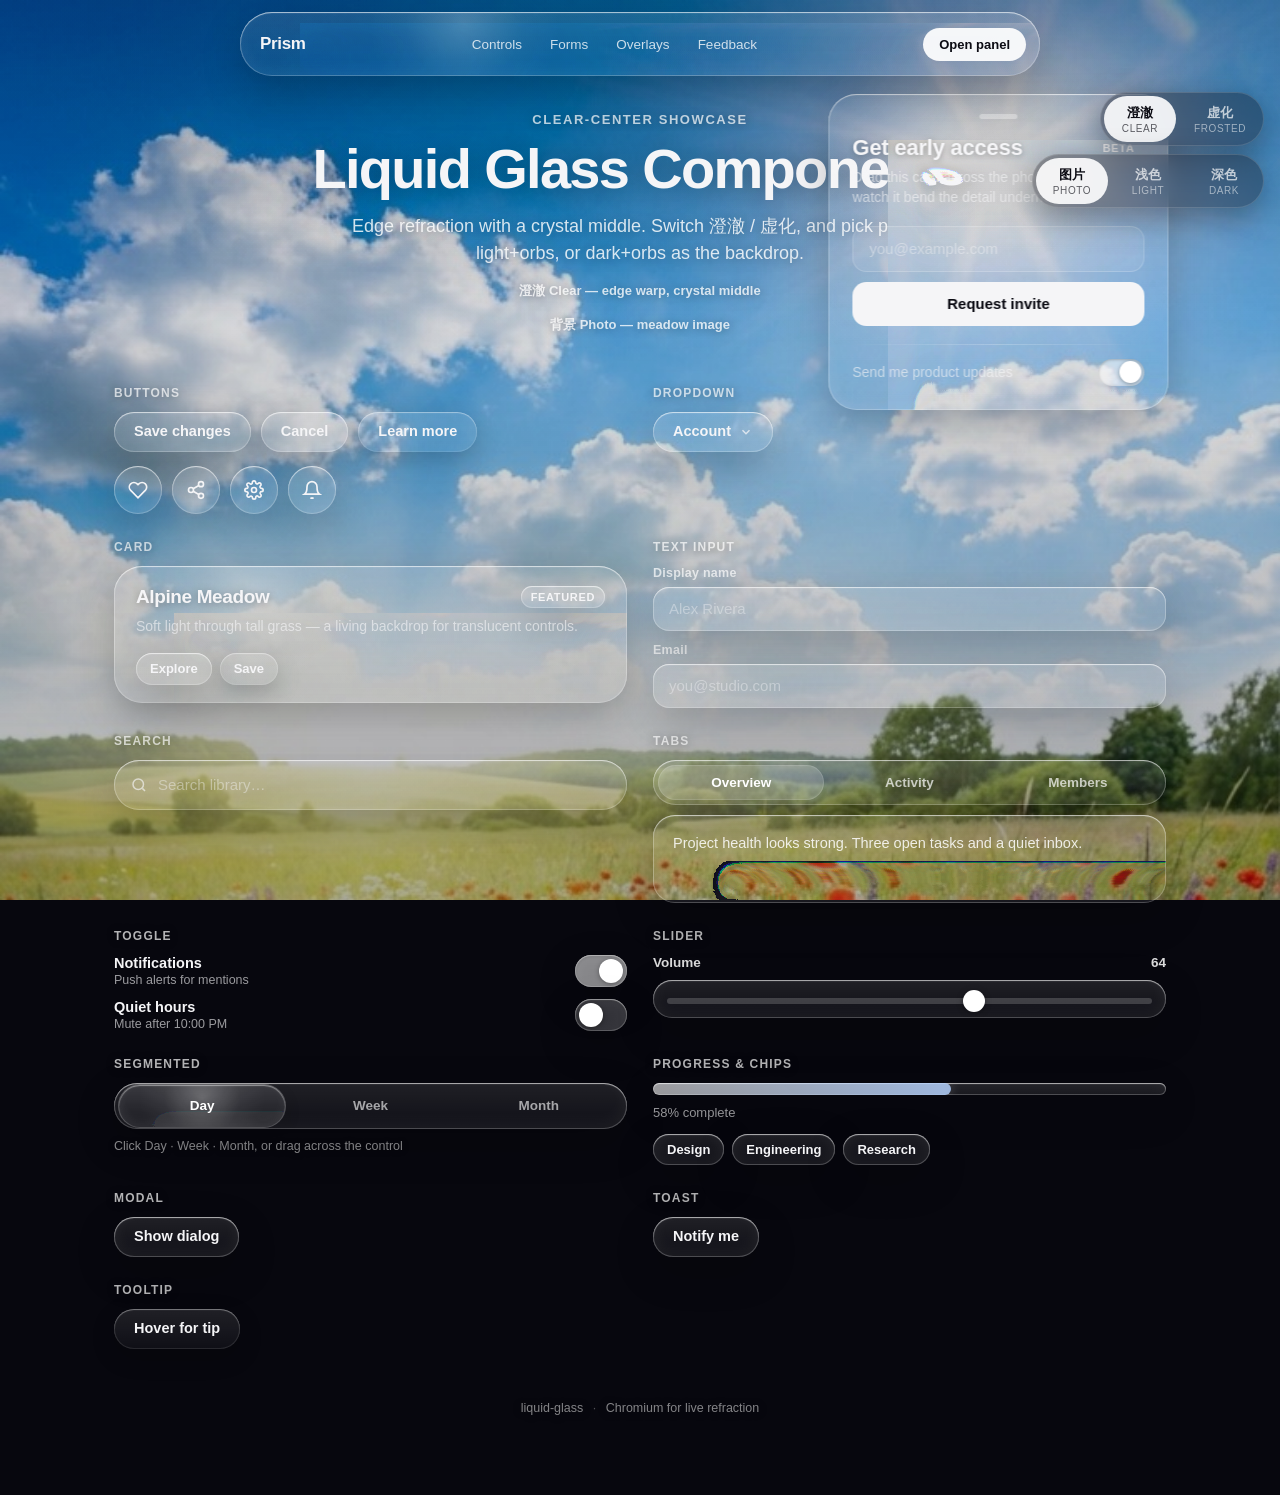
==== commit e18775b8: "Add background scenes with large overlapping 3D orbs. Photo, light, and dark backdrops; blue orb sta" ====
--- a/showcase-clear/index.html
+++ b/showcase-clear/index.html
@@ -6,10 +6,24 @@
   <title>Liquid Glass — Clear Center</title>
   <link rel="stylesheet" href="styles.css">
 </head>
-<body class="mode-clear" data-glass-mode="clear">
-  <img class="bg-photo" src="../liquid-glass/demo/meadow-tall.jpg" alt="" decoding="async">
-  <div class="bg-fallback" aria-hidden="true"></div>
-  <div class="bg-scrim" aria-hidden="true"></div>
+<body class="mode-clear bg-scene-photo" data-glass-mode="clear" data-bg-scene="photo">
+  <!-- Background layers -->
+  <div class="bg-stage" aria-hidden="true">
+    <img class="bg-photo" src="../liquid-glass/demo/meadow-tall.jpg" alt="" decoding="async">
+    <div class="bg-solid"></div>
+    <!-- Pink under blue; both large & overlapping at center -->
+    <div class="orb orb-pink">
+      <span class="orb-core"></span>
+      <span class="orb-spec"></span>
+      <span class="orb-rim"></span>
+    </div>
+    <div class="orb orb-blue">
+      <span class="orb-core"></span>
+      <span class="orb-spec"></span>
+      <span class="orb-rim"></span>
+    </div>
+    <div class="bg-scrim"></div>
+  </div>
 
   <!-- 7. Navbar -->
   <header class="navbar lg-surface lg-glare" id="navbar" role="navigation" aria-label="Main">
@@ -23,24 +37,41 @@
     <button type="button" class="nav-cta" id="nav-open-modal">Open panel</button>
   </header>
 
-  <!-- Mode switch: clear (crystal middle) vs frosted (blur interior) -->
-  <div class="mode-dock" role="group" aria-label="Glass material">
-    <button type="button" class="mode-option is-active" data-mode-option="clear" aria-pressed="true">
-      <span class="mode-option-title">澄澈</span>
-      <span class="mode-option-sub">Clear</span>
-    </button>
-    <button type="button" class="mode-option" data-mode-option="frosted" aria-pressed="false">
-      <span class="mode-option-title">虚化</span>
-      <span class="mode-option-sub">Frosted</span>
-    </button>
+  <!-- Controls: glass material + background scene -->
+  <div class="control-stack">
+    <div class="mode-dock" role="group" aria-label="Glass material">
+      <button type="button" class="mode-option is-active" data-mode-option="clear" aria-pressed="true">
+        <span class="mode-option-title">澄澈</span>
+        <span class="mode-option-sub">Clear</span>
+      </button>
+      <button type="button" class="mode-option" data-mode-option="frosted" aria-pressed="false">
+        <span class="mode-option-title">虚化</span>
+        <span class="mode-option-sub">Frosted</span>
+      </button>
+    </div>
+    <div class="mode-dock bg-dock" role="group" aria-label="Background">
+      <button type="button" class="mode-option is-active" data-bg-option="photo" aria-pressed="true">
+        <span class="mode-option-title">图片</span>
+        <span class="mode-option-sub">Photo</span>
+      </button>
+      <button type="button" class="mode-option" data-bg-option="light" aria-pressed="false">
+        <span class="mode-option-title">浅色</span>
+        <span class="mode-option-sub">Light</span>
+      </button>
+      <button type="button" class="mode-option" data-bg-option="dark" aria-pressed="false">
+        <span class="mode-option-title">深色</span>
+        <span class="mode-option-sub">Dark</span>
+      </button>
+    </div>
   </div>
 
   <main class="page">
     <section class="hero">
       <p class="hero-kicker">Clear-center showcase</p>
       <h1>Liquid Glass Components</h1>
-      <p class="hero-sub">Edge refraction stays; the middle can be crystal-clear so the photo shows through. Switch 澄澈 / 虚化 anytime.</p>
+      <p class="hero-sub">Edge refraction with a crystal middle. Switch 澄澈 / 虚化, and pick photo, light+orbs, or dark+orbs as the backdrop.</p>
       <p class="mode-status" id="mode-label">澄澈 Clear — edge warp, crystal middle</p>
+      <p class="mode-status mode-status-bg" id="bg-label">背景 Photo</p>
     </section>
 
     <div class="grid">
--- a/showcase-clear/styles.css
+++ b/showcase-clear/styles.css
@@ -39,41 +39,234 @@
   -moz-osx-font-smoothing: grayscale;
 }
 
-/* ---- Photographic background ---- */
-.bg-photo {
+/* ---- Background stage (photo / light+orbs / dark+orbs) ---- */
+.bg-stage {
   position: fixed;
   inset: 0;
   z-index: 0;
+  overflow: hidden;
+  pointer-events: none;
+}
+
+.bg-photo {
+  position: absolute;
+  inset: 0;
   width: 100%;
   height: 100%;
   object-fit: cover;
   object-position: center top;
+  user-select: none;
+  opacity: 0;
+  transition: opacity 0.35s var(--ease);
+}
+
+.bg-solid {
+  position: absolute;
+  inset: 0;
+  opacity: 0;
+  transition: opacity 0.35s var(--ease), background 0.35s var(--ease);
+  background: #f2f4f8;
+}
+
+.bg-scrim {
+  position: absolute;
+  inset: 0;
+  z-index: 5;
   pointer-events: none;
-  user-select: none;
-}
-
-.bg-fallback {
-  position: fixed;
-  inset: 0;
-  z-index: -1;
-  background:
-    radial-gradient(ellipse 80% 60% at 20% 30%, #3d6b4a 0%, transparent 55%),
-    radial-gradient(ellipse 70% 50% at 80% 70%, #8a6b3d 0%, transparent 50%),
-    radial-gradient(ellipse 50% 40% at 50% 100%, #2a4a6b 0%, transparent 45%),
-    linear-gradient(165deg, #1a2a1e 0%, #0e1520 50%, #1a1828 100%);
-}
-
-.bg-scrim {
-  position: fixed;
-  inset: 0;
-  z-index: 1;
-  pointer-events: none;
+  opacity: 0;
+  transition: opacity 0.35s var(--ease);
   background:
     radial-gradient(ellipse 90% 70% at 50% 0%, rgba(7, 7, 14, 0.15), transparent 60%),
     linear-gradient(180deg,
       rgba(7, 7, 14, 0.28) 0%,
       rgba(7, 7, 14, 0.12) 35%,
       rgba(7, 7, 14, 0.35) 100%);
+}
+
+/* Large 3D orbs — pink under, blue over; heavily overlapping mid-frame */
+.orb {
+  position: absolute;
+  border-radius: 50%;
+  opacity: 0;
+  transition: opacity 0.4s var(--ease);
+  will-change: transform;
+}
+
+.orb-pink {
+  /* bottom-right, sits under blue */
+  z-index: 1;
+  width: min(78vw, 720px);
+  height: min(78vw, 720px);
+  right: -12%;
+  bottom: -18%;
+  left: auto;
+  top: auto;
+}
+
+.orb-blue {
+  /* top-left, higher stack — overlaps pink in the center */
+  z-index: 2;
+  width: min(82vw, 760px);
+  height: min(82vw, 760px);
+  left: -14%;
+  top: -16%;
+  right: auto;
+  bottom: auto;
+}
+
+.orb-core,
+.orb-spec,
+.orb-rim {
+  position: absolute;
+  inset: 0;
+  border-radius: 50%;
+  pointer-events: none;
+}
+
+/* Soft volumetric body */
+.orb-pink .orb-core {
+  background:
+    radial-gradient(circle at 32% 28%,
+      #ffe0f0 0%,
+      #ff9ec8 22%,
+      #f06292 48%,
+      #c2185b 72%,
+      #7a1040 100%);
+  box-shadow:
+    0 40px 100px rgba(194, 24, 91, 0.45),
+    0 0 80px rgba(255, 120, 180, 0.35),
+    inset -28px -36px 60px rgba(80, 10, 40, 0.35),
+    inset 18px 22px 40px rgba(255, 255, 255, 0.35);
+}
+
+.orb-blue .orb-core {
+  background:
+    radial-gradient(circle at 34% 28%,
+      #e8f4ff 0%,
+      #90caf9 20%,
+      #42a5f5 42%,
+      #1e88e5 62%,
+      #0d47a1 88%,
+      #061a40 100%);
+  box-shadow:
+    0 48px 120px rgba(13, 71, 161, 0.5),
+    0 0 90px rgba(66, 165, 245, 0.4),
+    inset -30px -40px 70px rgba(6, 26, 64, 0.4),
+    inset 20px 24px 48px rgba(255, 255, 255, 0.4);
+}
+
+/* Specular highlight */
+.orb-spec {
+  background: radial-gradient(
+    circle at 30% 24%,
+    rgba(255, 255, 255, 0.85) 0%,
+    rgba(255, 255, 255, 0.35) 12%,
+    rgba(255, 255, 255, 0.08) 28%,
+    transparent 46%
+  );
+  mix-blend-mode: screen;
+}
+
+.orb-rim {
+  box-shadow:
+    inset 0 0 0 1px rgba(255, 255, 255, 0.22),
+    inset 0 -20px 40px rgba(0, 0, 0, 0.12);
+}
+
+/* ---- Scene: photo ---- */
+body.bg-scene-photo .bg-photo {
+  opacity: 1;
+}
+body.bg-scene-photo .bg-scrim {
+  opacity: 1;
+}
+body.bg-scene-photo .bg-solid,
+body.bg-scene-photo .orb {
+  opacity: 0;
+}
+
+/* ---- Scene: light + orbs ---- */
+body.bg-scene-light {
+  --bg: #eef1f6;
+  --ink: #14141c;
+  --ink-dim: rgba(20, 20, 28, 0.62);
+  color: var(--ink);
+}
+body.bg-scene-light .bg-solid {
+  opacity: 1;
+  background:
+    radial-gradient(ellipse 70% 55% at 15% 20%, rgba(100, 180, 255, 0.18), transparent 55%),
+    radial-gradient(ellipse 65% 50% at 85% 80%, rgba(255, 140, 190, 0.16), transparent 50%),
+    linear-gradient(165deg, #f7f9fc 0%, #e8edf5 50%, #f3eef5 100%);
+}
+body.bg-scene-light .orb {
+  opacity: 1;
+}
+body.bg-scene-light .bg-photo,
+body.bg-scene-light .bg-scrim {
+  opacity: 0;
+}
+body.bg-scene-light .hero-kicker,
+body.bg-scene-light .hero h1,
+body.bg-scene-light .hero-sub,
+body.bg-scene-light .mode-status,
+body.bg-scene-light .panel-title,
+body.bg-scene-light .page-foot {
+  color: rgba(20, 20, 28, 0.88);
+  text-shadow: 0 1px 12px rgba(255, 255, 255, 0.6);
+}
+body.bg-scene-light .hero-sub,
+body.bg-scene-light .mode-status,
+body.bg-scene-light .panel-title {
+  color: rgba(20, 20, 28, 0.62);
+}
+body.bg-scene-light .lg-surface {
+  color: #f5f5f7;
+}
+
+/* ---- Scene: dark + orbs ---- */
+body.bg-scene-dark .bg-solid {
+  opacity: 1;
+  background:
+    radial-gradient(ellipse 70% 55% at 18% 22%, rgba(40, 90, 180, 0.35), transparent 55%),
+    radial-gradient(ellipse 65% 50% at 82% 78%, rgba(160, 40, 100, 0.28), transparent 50%),
+    linear-gradient(165deg, #0a0a14 0%, #12101c 45%, #0c0c16 100%);
+}
+body.bg-scene-dark .orb {
+  opacity: 1;
+}
+body.bg-scene-dark .bg-photo,
+body.bg-scene-dark .bg-scrim {
+  opacity: 0;
+}
+body.bg-scene-dark .orb-blue .orb-core {
+  box-shadow:
+    0 48px 140px rgba(30, 100, 255, 0.55),
+    0 0 120px rgba(66, 165, 245, 0.45),
+    inset -30px -40px 70px rgba(6, 26, 64, 0.45),
+    inset 20px 24px 48px rgba(255, 255, 255, 0.35);
+}
+body.bg-scene-dark .orb-pink .orb-core {
+  box-shadow:
+    0 40px 120px rgba(255, 60, 140, 0.4),
+    0 0 100px rgba(255, 100, 170, 0.35),
+    inset -28px -36px 60px rgba(80, 10, 40, 0.4),
+    inset 18px 22px 40px rgba(255, 255, 255, 0.3);
+}
+
+@media (max-width: 720px) {
+  .orb-pink {
+    width: min(92vw, 520px);
+    height: min(92vw, 520px);
+    right: -22%;
+    bottom: -12%;
+  }
+  .orb-blue {
+    width: min(96vw, 560px);
+    height: min(96vw, 560px);
+    left: -24%;
+    top: -10%;
+  }
 }
 
 /* ---- Shared glass material dressing (optics via liquid-glass.js) ---- */
@@ -118,12 +311,19 @@
   );
 }
 
-/* Mode dock — pick clear vs frosted for every glass surface */
-.mode-dock {
+/* Control stack: glass mode + background scene */
+.control-stack {
   position: fixed;
   top: calc(var(--nav-h) + 28px);
   right: 16px;
   z-index: 45;
+  display: flex;
+  flex-direction: column;
+  align-items: flex-end;
+  gap: 8px;
+}
+
+.mode-dock {
   display: flex;
   gap: 4px;
   padding: 4px;
@@ -136,6 +336,27 @@
   -webkit-backdrop-filter: blur(12px);
 }
 
+body.bg-scene-light .mode-dock {
+  background: rgba(255, 255, 255, 0.55);
+  box-shadow:
+    0 10px 28px rgba(0, 0, 0, 0.12),
+    inset 0 0 0 1px rgba(0, 0, 0, 0.06);
+}
+
+body.bg-scene-light .mode-option {
+  color: rgba(20, 20, 28, 0.65);
+}
+
+body.bg-scene-light .mode-option:hover {
+  color: #14141c;
+  background: rgba(0, 0, 0, 0.05);
+}
+
+body.bg-scene-light .mode-option.is-active {
+  background: #14141c;
+  color: #f5f5f7;
+}
+
 .mode-option {
   border: none;
   cursor: pointer;
@@ -190,11 +411,12 @@
 }
 
 @media (max-width: 640px) {
-  .mode-dock {
+  .control-stack {
     top: auto;
     bottom: 18px;
     right: 50%;
     transform: translateX(50%);
+    align-items: center;
   }
 }
 
